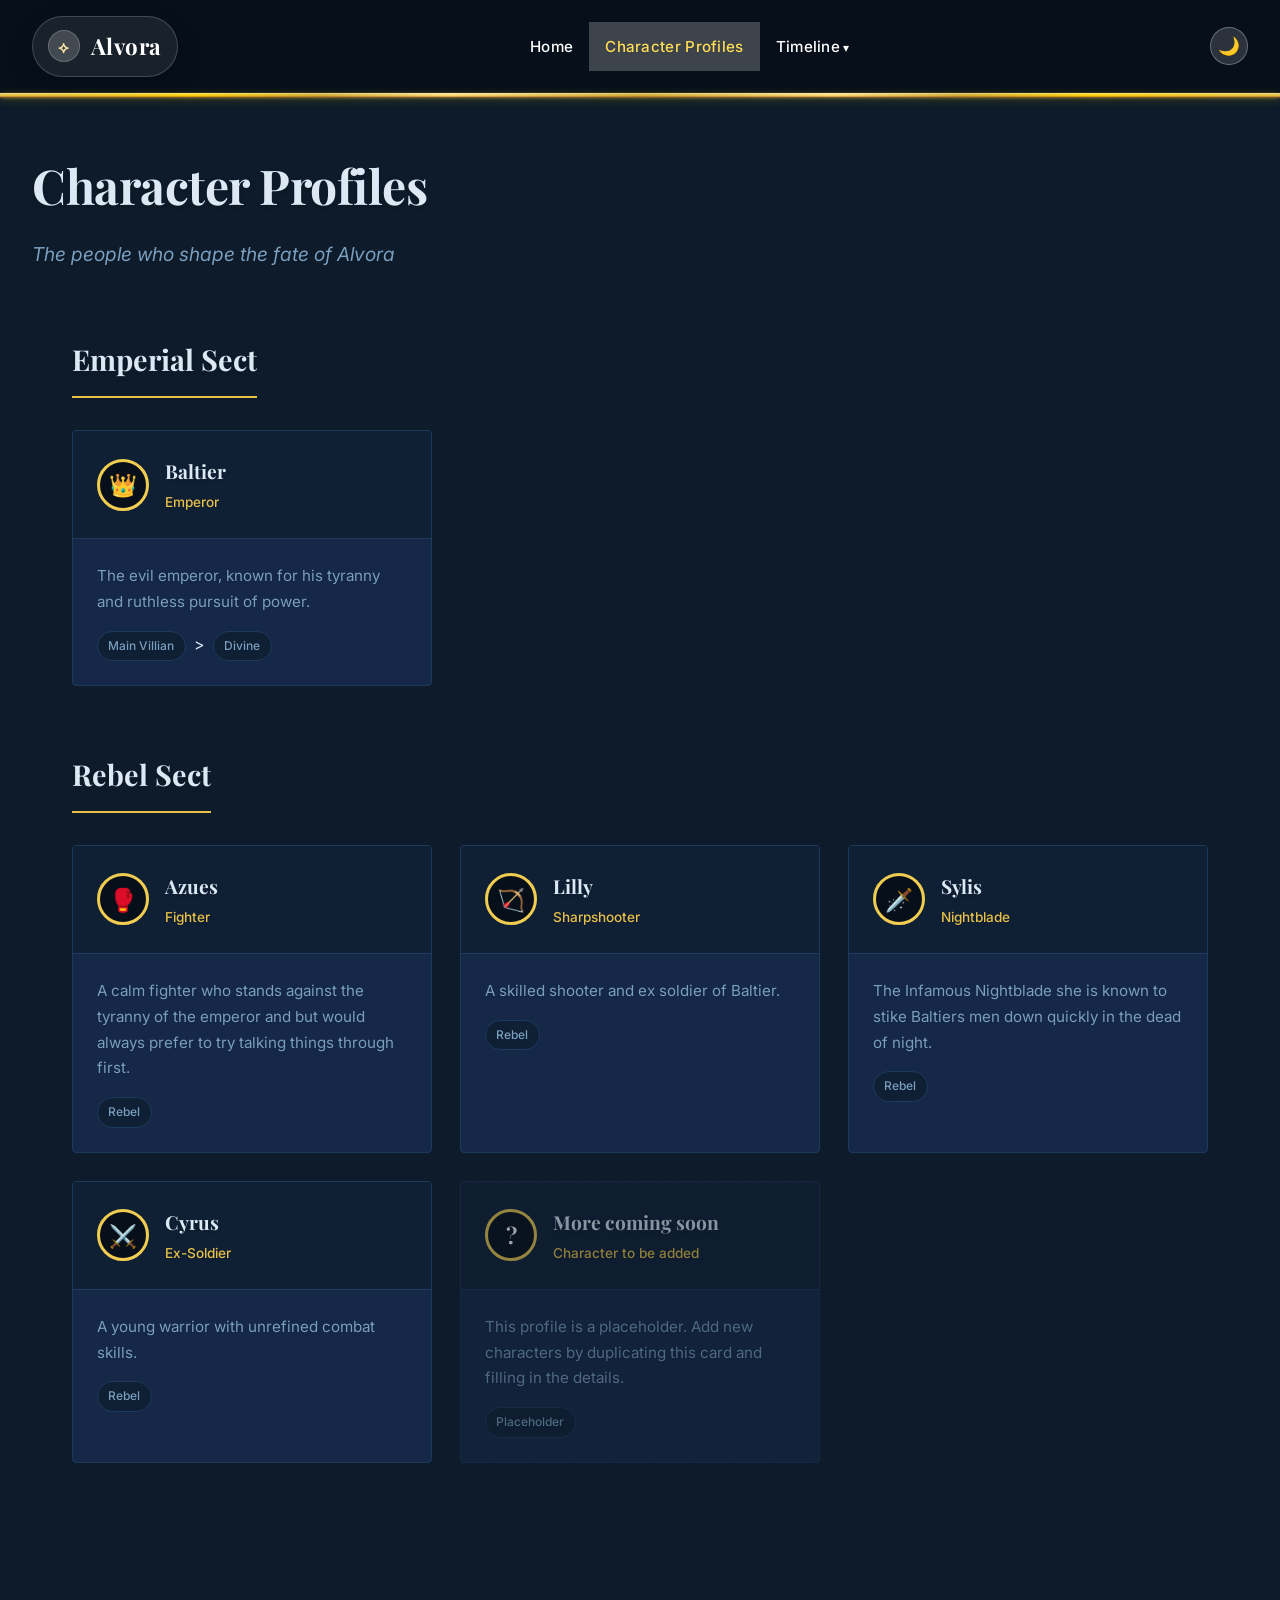
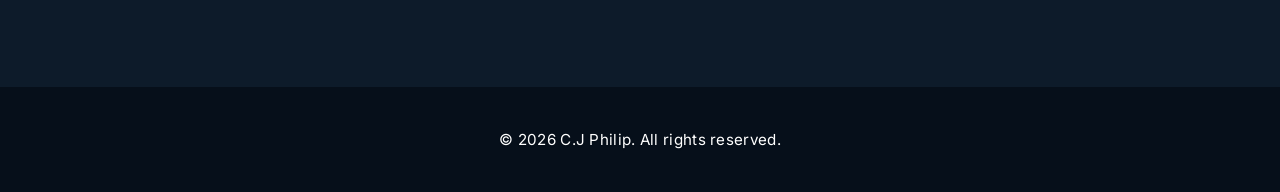
==== character-profiles.html @ f888a2a0 "Add files via upload" ====
<!DOCTYPE html>
<html lang="en">
<head>
    <meta charset="UTF-8">
    <meta name="viewport" content="width=device-width, initial-scale=1.0">
    <title>Character Profiles — Alvora</title>
    <link rel="icon" type="image/svg+xml" href="favicon.svg">
    <link rel="preconnect" href="https://fonts.googleapis.com">
    <link rel="preconnect" href="https://fonts.gstatic.com" crossorigin>
    <link href="https://fonts.googleapis.com/css2?family=Inter:wght@300;400;500;600;700&family=Playfair+Display:wght@400;600;700&display=swap" rel="stylesheet">
    <link rel="stylesheet" href="styles.css">
    <meta id="meta-theme-color" name="theme-color" content="#071025">
    <script src="theme.js" defer></script>
</head>
<body>
    <header>
        <nav>
            <a href="index.html" class="logo"><span>Alvora</span></a>
            <button class="hamburger-menu" aria-label="Toggle menu"
                onclick="this.classList.toggle('active');document.querySelector('.nav-links').classList.toggle('mobile-open');">
                <span></span><span></span><span></span>
            </button>
            <ul class="nav-links">
                <li><a href="index.html">Home</a></li>
                <li><a href="character-profiles.html">Character Profiles</a></li>
                <li class="dropdown">
                    <span class="dropdown-toggle" role="button" aria-haspopup="true" aria-expanded="false">Timeline</span>
                    <div class="dropdown-content">
                        <a href="Firearms.html">Firearms</a>
                        <a href="Sword.html">Sword</a>
                        <a href="Crossbow.html">Crossbow</a>
                    </div>
                </li>
            </ul>
            <button class="theme-toggle" id="theme-toggle" aria-label="Toggle theme" aria-pressed="false">🌙</button>
        </nav>
    </header>

    <div class="page-content-wrapper">
        <div class="page-hero">
            <h1>Character Profiles</h1>
            <p class="subtitle">The people who shape the fate of Alvora</p>
        </div>

        <section class="profiles-section fade-in-section">
            <div class="age-group">
                <h2 class="age-label">Emperial Sect</h2>
                <div class="profiles-grid">

                    <div class="profile-card">
                        <div class="profile-header">
                            <div class="profile-avatar">👑</div>
                            <div class="profile-meta">
                                <h3 class="profile-name">Baltier</h3>
                                <p class="profile-role">Emperor</p>
                            </div>
                        </div>
                        <div class="profile-body">
                            <p class="profile-desc">The evil emperor, known for his tyranny and ruthless pursuit of power.</p>
                            <div class="profile-tags">
                                <span class="tag">Main Villian</span>>
                                <span class="tag">Divine</span>
                            </div>
                        </div>
                    </div>
                    
                </div>
            </div>
            <div class="age-group">
                <h2 class="age-label">Rebel Sect</h2>
                <div class="profiles-grid">

                    <div class="profile-card">
                        <div class="profile-header">
                            <div class="profile-avatar">🥊</div>
                            <div class="profile-meta">
                                <h3 class="profile-name">Azues</h3>
                                <p class="profile-role">Fighter</p>
                            </div>
                        </div>
                        <div class="profile-body">
                            <p class="profile-desc">A calm fighter who stands against the tyranny of the emperor and but would always prefer to try talking things through first.</p>
                            <div class="profile-tags">
                                <span class="tag">Rebel</span>
                            </div>
                        </div>
                    </div>

                    <div class="profile-card">
                        <div class="profile-header">
                            <div class="profile-avatar">🏹</div>
                            <div class="profile-meta">
                                <h3 class="profile-name">Lilly</h3>
                                <p class="profile-role">Sharpshooter</p>
                            </div>
                        </div>
                        <div class="profile-body">
                            <p class="profile-desc">A skilled shooter and ex soldier of Baltier.</p>
                            <div class="profile-tags">
                                <span class="tag">Rebel</span>
                            </div>
                        </div>
                    </div>

                    <div class="profile-card">
                        <div class="profile-header">
                            <div class="profile-avatar">🗡️</div>
                            <div class="profile-meta">
                                <h3 class="profile-name">Sylis</h3>
                                <p class="profile-role">Nightblade</p>
                            </div>
                        </div>
                        <div class="profile-body">
                            <p class="profile-desc">The Infamous Nightblade she is known to stike Baltiers men down quickly in the dead of night.</p>
                            <div class="profile-tags">
                                <span class="tag">Rebel</span>
                            </div>
                        </div>
                    </div>

                    <div class="profile-card">
                        <div class="profile-header">
                            <div class="profile-avatar">⚔️</div>
                            <div class="profile-meta">
                                <h3 class="profile-name">Cyrus</h3>
                                <p class="profile-role">Ex-Soldier</p>
                            </div>
                        </div>
                        <div class="profile-body">
                            <p class="profile-desc">A young warrior with unrefined combat skills.</p>
                            <div class="profile-tags">
                                <span class="tag">Rebel</span>
                            </div>
                        </div>
                    </div>

                
                    <div class="profile-card profile-placeholder">
                        <div class="profile-header">
                            <div class="profile-avatar">?</div>
                            <div class="profile-meta">
                                <h3 class="profile-name">More coming soon</h3>
                                <p class="profile-role">Character to be added</p>
                            </div>
                        </div>
                        <div class="profile-body">
                            <p class="profile-desc">This profile is a placeholder. Add new characters by duplicating this card and filling in the details.</p>
                            <div class="profile-tags">
                                <span class="tag">Placeholder</span>
                            </div>
                        </div>
                    </div>

                </div>
            </div>
        </section>
    </div>

    <footer><p>© 2026 C.J Philip. All rights reserved.</p></footer>

    <script src="scroll-animations.js"></script>

    <style>
        .profiles-section { max-width: 1200px; margin: 0 auto; padding: 2rem 2rem 5rem; }
        .age-group { margin-bottom: 4rem; }
        .age-label {
            font-family: 'Playfair Display', 'Georgia', serif;
            font-size: 1.8rem; font-weight: 700;
            color: var(--dark-text); margin-bottom: 2rem;
            padding-bottom: 0.75rem;
            border-bottom: 2px solid var(--accent); display: inline-block;
        }
        .profiles-grid { display: grid; grid-template-columns: repeat(auto-fill, minmax(300px, 1fr)); gap: 1.75rem; }
        .profile-card { background: var(--surface); border: 1px solid var(--border); border-radius: 4px; overflow: hidden; transition: all 0.3s ease; }
        .profile-card:hover { border-color: var(--accent); box-shadow: 0 8px 24px rgba(0,0,0,0.1); transform: translateY(-2px); }
        .profile-placeholder { opacity: 0.6; border-style: dashed; }
        .profile-header { display: flex; align-items: center; gap: 1rem; padding: 1.5rem; background: var(--cream); border-bottom: 1px solid var(--border); }
        .profile-avatar {
            width: 52px; height: 52px; border-radius: 50%;
            background: var(--primary); color: white;
            font-family: 'Playfair Display', serif; font-size: 1.4rem; font-weight: 700;
            display: flex; align-items: center; justify-content: center;
            flex-shrink: 0; border: 3px solid var(--gold);
        }
        .profile-name { font-family: 'Playfair Display', 'Georgia', serif; font-size: 1.2rem; font-weight: 700; color: var(--dark-text); margin: 0 0 0.2rem; }
        .profile-role { font-size: 0.85rem; color: var(--accent); font-weight: 500; margin: 0; }
        .profile-body { padding: 1.5rem; }
        .profile-desc { color: var(--gray); font-size: 0.95rem; line-height: 1.7; margin-bottom: 1rem; }
        .profile-tags { display: flex; flex-wrap: wrap; gap: 0.5rem; }
        .tag { background: var(--cream); border: 1px solid var(--border); color: var(--gray); font-size: 0.75rem; font-weight: 500; padding: 0.25rem 0.65rem; border-radius: 999px; }
        @media (max-width: 768px) {
            .profiles-section { padding: 1.5rem 1.5rem 3rem; }
            .profiles-grid { grid-template-columns: 1fr; }
            .age-label { font-size: 1.5rem; }
        }
    </style>
</body>
</html>
---- styles.css ----
* {
    margin: 0;
    padding: 0;
    box-sizing: border-box;
}

:root {
    --primary: #8b0000;
    --accent: #c41e3a;
    --light: #fff2d9;
    --cream: #f5ead3;
    --surface: #ffffff;
    --gold: #d4af37;
    --gray: #5a5a5a;
    --border: #d4cfc4;
    --dark-text: #1a1a1a;
    --base-text-size: 16px;
    --transition-speed: 0.8s;
    --header-bg: #8b0000;
    --footer-bg: #8b0000;
}

/* ── Dark mode: auto (system) ───────────────────────────── */
@media (prefers-color-scheme: dark) {
    :root:not([data-theme="light"]) {
        --primary:   #060f1a;
        --accent:    #e8c048;
        --light:     #0d1b2a;
        --cream:     #0f2035;
        --surface:   #152847;
        --gold:      #f0cc50;
        --gray:      #7a9ebe;
        --border:    #1d3a5c;
        --dark-text: #dde8f5;
        --header-bg: #060f1a;
        --footer-bg: #060f1a;
    }
}

/* ── Dark mode: manual override ─────────────────────────── */
[data-theme="dark"] {
    --primary:   #060f1a;
    --accent:    #e8c048;
    --light:     #0d1b2a;
    --cream:     #0f2035;
    --surface:   #152847;
    --gold:      #f0cc50;
    --gray:      #7a9ebe;
    --border:    #1d3a5c;
    --dark-text: #dde8f5;
    --header-bg: #060f1a;
    --footer-bg: #060f1a;
}

/* ── Light mode: manual override ────────────────────────── */
[data-theme="light"] {
    --primary:   #8b0000;
    --accent:    #c41e3a;
    --light:     #fff2d9;
    --cream:     #f5ead3;
    --surface:   #ffffff;
    --gold:      #d4af37;
    --gray:      #5a5a5a;
    --border:    #d4cfc4;
    --dark-text: #1a1a1a;
    --header-bg: #8b0000;
    --footer-bg: #8b0000;
}

body {
    font-family: 'Inter', -apple-system, BlinkMacSystemFont, 'Segoe UI', 'Helvetica Neue', Arial, sans-serif;
    background: var(--light);
    font-size: var(--base-text-size);
    color: var(--dark-text);
    line-height: 1.7;
    overflow-x: hidden;
    font-weight: 400;
    transition: background 0.3s ease, color 0.3s ease;
}

/* Subtle text shadow for all text */
h1, h2, h3, h4, h5, h6, p, a, span, li {
    text-shadow: 0 1px 2px rgba(0, 0, 0, 0.1);
}

/* Stronger shadow for headings */
h1, h2, h3 {
    text-shadow: 0 2px 4px rgba(0, 0, 0, 0.15);
}

/* Hide scrollbar but keep scroll functionality */
html {
    scrollbar-width: none; /* Firefox */
    -ms-overflow-style: none; /* IE and Edge */
}

html::-webkit-scrollbar {
    display: none; /* Chrome, Safari, Opera */
}

body {
    scrollbar-width: none; /* Firefox */
    -ms-overflow-style: none; /* IE and Edge */
}

body::-webkit-scrollbar {
    display: none; /* Chrome, Safari, Opera */
}

/* Page load fade-in (not header) */
.page-content-wrapper {
    opacity: 0;
    animation: pageLoad 0.8s ease-in-out forwards;
}

@keyframes pageLoad {
    to {
        opacity: 1;
    }
}

/* Header stays visible */
header {
    opacity: 1 !important;
    animation: none !important;
}

/* Scroll fade-in animations */
.fade-in-section {
    opacity: 0;
    transform: translateY(30px);
    transition: opacity 0.9s ease-out, transform 0.9s ease-out;
}

.fade-in-section.is-visible {
    opacity: 1;
    transform: translateY(0);
}

/* Stagger animation delays for multiple items */
.fade-in-section:nth-child(1) { transition-delay: 0.1s; }
.fade-in-section:nth-child(2) { transition-delay: 0.2s; }
.fade-in-section:nth-child(3) { transition-delay: 0.3s; }
.fade-in-section:nth-child(4) { transition-delay: 0.4s; }
.fade-in-section:nth-child(5) { transition-delay: 0.5s; }
.fade-in-section:nth-child(6) { transition-delay: 0.6s; }

/* Header */
header {
    background: var(--header-bg);
    color: white;
    padding: 1rem 2rem;
    position: sticky;
    top: 0;
    z-index: 1000;
    box-shadow: 0 2px 12px rgba(0,0,0,0.15);
    border-bottom: 4px solid var(--gold);
    transition: background 0.3s ease;
}

header::after {
    content: '';
    position: absolute;
    bottom: -4px;
    left: 0;
    right: 0;
    height: 4px;
    background: linear-gradient(
        to right,
        rgba(212, 175, 55, 0.3) 0%,
        rgba(255, 215, 0, 0.8) 15%,
        rgba(212, 175, 55, 1) 25%,
        rgba(255, 223, 128, 0.9) 35%,
        rgba(212, 175, 55, 1) 50%,
        rgba(255, 223, 128, 0.9) 65%,
        rgba(212, 175, 55, 1) 75%,
        rgba(255, 215, 0, 0.8) 85%,
        rgba(212, 175, 55, 0.3) 100%
    );
    box-shadow: 
        0 1px 3px rgba(212, 175, 55, 0.6),
        0 2px 8px rgba(255, 215, 0, 0.3),
        inset 0 1px 1px rgba(255, 255, 255, 0.4),
        inset 0 -1px 1px rgba(139, 0, 0, 0.3);
}

nav {
    max-width: 1400px;
    margin: 0 auto;
    display: flex;
    justify-content: space-between;
    align-items: center;
}

.logo {
    display: inline-flex;
    align-items: center;
    gap: 0.65rem;
    padding: 0.65rem 0.95rem;
    border-radius: 999px;
    font-family: 'Playfair Display', 'Georgia', serif;
    font-size: 1.4rem;
    font-weight: 700;
    color: white;
    text-decoration: none;
    letter-spacing: 0.5px;
    background: rgba(255, 255, 255, 0.08);
    border: 1px solid rgba(255, 255, 255, 0.18);
    box-shadow: 0 10px 30px rgba(0, 0, 0, 0.15);
    transition: transform 0.25s ease, background 0.25s ease, border-color 0.25s ease;
}

.logo::before {
    content: '⟡';
    display: inline-flex;
    align-items: center;
    justify-content: center;
    width: 2rem;
    height: 2rem;
    border-radius: 50%;
    background: rgba(255, 255, 255, 0.18);
    color: #fce8a4;
    font-size: 1rem;
    box-shadow: inset 0 0 0 1px rgba(255, 255, 255, 0.2);
}

.logo:hover {
    transform: translateY(-2px);
    background: rgba(255, 255, 255, 0.14);
    border-color: rgba(255, 255, 255, 0.28);
}

/* Hamburger Menu Button */
.hamburger-menu {
    display: none;
    flex-direction: column;
    gap: 6px;
    background: none;
    border: none;
    cursor: pointer;
    padding: 0.5rem;
    z-index: 1001;
}

.hamburger-menu span {
    width: 25px;
    height: 3px;
    background: white;
    border-radius: 2px;
    transition: all 0.5s ease-in-out;
}

.hamburger-menu.active span:nth-child(1) {
    transform: rotate(45deg) translate(10px, 10px);
}

.hamburger-menu.active span:nth-child(2) {
    opacity: 0;
}

.hamburger-menu.active span:nth-child(3) {
    transform: rotate(-45deg) translate(7px, -7px);
}

.nav-links {
    display: flex;
    gap: 0;
    list-style: none;
    align-items: center;
}

.nav-links li {
    position: relative;
}

.nav-links a, .nav-links .dropdown-toggle {
    color: white;
    text-decoration: none;
    font-weight: 500;
    font-size: 0.95rem;
    padding: 0.75rem 1rem;
    display: block;
    transition: all 0.8s ease-in-out;
    cursor: pointer;
    background: none;
    border: none;
    font-family: inherit;
    letter-spacing: 0.3px;
}

.nav-links a:hover, .nav-links .dropdown-toggle:hover {
    background: rgba(255,255,255,0.15);
}

.nav-links a.active,
.dropdown-content a.active,
.dropdown-toggle.active {
    background: rgba(255, 255, 255, 0.22);
    color: #ffdd57;
}

:root[data-theme="light"] .nav-links a.active,
:root[data-theme="light"] .dropdown-content a.active,
:root[data-theme="light"] .dropdown-toggle.active {
    color: var(--dark-text);
    background: rgba(255, 255, 255, 0.32);
}

.dropdown.open .dropdown-content {
    display: block;
}

/* Dropdown */
.dropdown {
    position: relative;
}

.dropdown-content {
    display: none;
    position: absolute;
    top: 100%;
    right: 0;
    left: auto;
    background: var(--light);
    min-width: 220px;
    box-shadow: 0 8px 24px rgba(0,0,0,0.2);
    z-index: 1001;
    border: 2px solid var(--accent);
    border-radius: 4px;
}

.dropdown:hover .dropdown-content {
    display: block;
}

.dropdown-content a {
    color: var(--dark-text);
    padding: 1rem 1.5rem;
    display: block;
    white-space: nowrap;
    transition: all 0.8s ease-in-out;
    border-bottom: 1px solid var(--border);
}

.dropdown-content a:hover {
    background: var(--cream);
    color: var(--accent);
}

.dropdown-content a:last-child {
    border-bottom: none;
}

.dropdown-toggle::after {
    content: ' ▾';
    font-size: 0.8em;
}

/* Page Hero */
.page-hero {
    max-width: 1400px;
    margin: 0 auto;
    padding: 3rem 2rem 2rem;
}

.page-hero h1 {
    font-family: 'Playfair Display', 'Georgia', serif;
    font-size: 3rem;
    font-weight: 700;
    margin-bottom: 0.75rem;
    color: var(--dark-text);
    letter-spacing: -0.5px;
}

.page-hero .subtitle {
    font-size: 1.2rem;
    color: var(--gray);
    font-style: italic;
}

/* Home Page Hero */
.hero {
    max-width: 1400px;
    margin: 0 auto;
    padding: 5rem 2rem 4rem;
    display: flex;
    flex-direction: column;
    align-items: center;
    text-align: center;
}

.hero-avatar {
    width: 200px;
    height: 200px;
    border-radius: 50%;
    margin-bottom: 2rem;
    box-shadow: 0 8px 24px rgba(0,0,0,0.15);
    border: 4px solid var(--gold);
}

.hero-content h1 {
    font-family: 'Playfair Display', 'Georgia', serif;
    font-size: 5.5rem;
    font-weight: 700;
    line-height: 0.95;
    margin-bottom: 1.5rem;
    letter-spacing: -2px;
    color: var(--dark-text);
}

.hero-content .initials {
    color: var(--accent);
}

.hero-content .tagline {
    font-size: 1.4rem;
    color: var(--gray);
    margin-bottom: 2.5rem;
    font-weight: 300;
    font-style: italic;
    letter-spacing: 0.3px;
}

.hero-content .description {
    font-size: 1.15rem;
    margin-bottom: 2.5rem;
    line-height: 1.9;
    color: var(--dark-text);
}

.social-links {
    display: flex;
    gap: 1rem;
    justify-content: center;
}

.social-links a {
    padding: 0.85rem 2rem;
    background: var(--primary);
    color: white;
    text-decoration: none;
    font-weight: 400;
    transition: all 0.8s ease-in-out;
    border: 2px solid var(--primary);
    border-radius: 2px;
    font-size: 0.95rem;
    letter-spacing: 0.5px;
    box-shadow: 0 2px 8px rgba(139, 0, 0, 0.3);
}

.social-links a:hover {
    background: var(--accent);
    border-color: var(--accent);
    transform: translateY(-2px);
    box-shadow: 0 4px 12px rgba(196, 30, 58, 0.4);
}

.hero-visual {
    display: none;
}

.visual-box {
    position: absolute;
    background: var(--primary);
    box-shadow: 0 8px 24px rgba(139, 0, 0, 0.4);
    position: relative;
    overflow: hidden;
}

.visual-box::before {
    content: '';
    position: absolute;
    top: 0;
    left: 0;
    right: 0;
    bottom: 0;
    background-image: 
        repeating-linear-gradient(
            45deg,
            transparent,
            transparent 10px,
            rgba(255, 255, 255, 0.03) 10px,
            rgba(255, 255, 255, 0.03) 20px
        ),
        repeating-linear-gradient(
            -45deg,
            transparent,
            transparent 10px,
            rgba(0, 0, 0, 0.03) 10px,
            rgba(0, 0, 0, 0.03) 20px
        );
    mix-blend-mode: overlay;
}

.visual-box::after {
    content: '';
    position: absolute;
    top: 0;
    left: 0;
    right: 0;
    bottom: 0;
    background: radial-gradient(
        circle at 30% 30%,
        rgba(255, 255, 255, 0.15) 0%,
        transparent 50%
    );
}

.visual-box:nth-child(1) {
    width: 250px;
    height: 250px;
    top: 30px;
    right: 100px;
    animation: float 6s ease-in-out infinite;
    opacity: 0.95;
    z-index: 1;
}

.visual-box:nth-child(2) {
    width: 180px;
    height: 180px;
    top: 100px;
    right: 300px;
    background: var(--accent);
    animation: float 8s ease-in-out infinite;
    opacity: 0.9;
    z-index: 2;
}

.visual-box:nth-child(3) {
    width: 140px;
    height: 140px;
    top: 200px;
    right: 180px;
    opacity: 0.85;
    animation: float 7s ease-in-out infinite;
    z-index: 3;
}

@keyframes float {
    0%, 100% { transform: translateY(0px) rotate(0deg); }
    50% { transform: translateY(-20px) rotate(2deg); }
}

/* Section Styling */
section {
    max-width: 1400px;
    margin: 0 auto;
    padding: 4rem 2rem;
}

.section-title {
    font-family: 'Playfair Display', 'Georgia', serif;
    font-size: 2.5rem;
    font-weight: 700;
    margin-bottom: 3rem;
    color: var(--dark-text);
    letter-spacing: -0.5px;
    text-align: center;
}

/* Featured Content Section */
.featured-content {
    background: var(--cream);
    border-top: 3px solid var(--accent);
    box-shadow: 0 2px 12px rgba(0,0,0,0.05);
}

.featured-grid {
    display: grid;
    grid-template-columns: repeat(auto-fit, minmax(250px, 1fr));
    gap: 2.5rem;
}

.feature-card {
    background: white;
    padding: 2.5rem;
    border-radius: 4px;
    border: 1px solid var(--border);
    text-decoration: none;
    color: var(--dark-text);
    transition: all 0.9s ease-in-out;
    text-align: center;
    box-shadow: 0 2px 8px rgba(0,0,0,0.05);
}

.feature-card:hover {
    border-color: var(--accent);
    transform: translateY(-8px);
    box-shadow: 0 12px 28px rgba(0,0,0,0.15);
    background: var(--light);
}

.feature-icon {
    font-size: 3.5rem;
    margin-bottom: 1.25rem;
}

.feature-card h3 {
    font-family: 'Playfair Display', 'Georgia', serif;
    font-size: 1.5rem;
    margin-bottom: 1rem;
    color: var(--dark-text);
    font-weight: 600;
    letter-spacing: 0.3px;
}

.feature-card p {
    font-size: 1rem;
    color: var(--gray);
    line-height: 1.7;
}

/* About Section */
.about-section {
    background: var(--cream);
    box-shadow: inset 0 2px 12px rgba(0,0,0,0.03);
}

.about-content {
    max-width: 850px;
    margin: 0 auto;
}

.about-content p {
    font-size: 1.15rem;
    line-height: 2;
    margin-bottom: 1.75rem;
    color: var(--dark-text);
}

.about-content p:first-child:first-letter {
    font-size: 2.5em;
    font-family: 'Playfair Display', 'Georgia', serif;
    float: left;
    line-height: 0.8;
    margin: 0.1em 0.1em 0 0;
    color: var(--accent);
}

/* Filter Buttons */
.filter-buttons {
    display: flex;
    gap: 12px;
    margin-bottom: 2.5rem;
    flex-wrap: wrap;
}

.filter-btn {
    padding: 0.65rem 1.75rem;
    border-radius: 2px;
    border: 1px solid var(--dark-text);
    background: white;
    cursor: pointer;
    font-weight: 400;
    font-size: 0.95rem;
    transition: all 0.8s ease-in-out;
    color: var(--dark-text);
    letter-spacing: 0.3px;
    box-shadow: 0 2px 4px rgba(0,0,0,0.05);
}

.filter-btn:hover {
    background: var(--dark-text);
    color: white;
    transform: translateY(-1px);
    box-shadow: 0 4px 8px rgba(0,0,0,0.15);
}

.filter-btn.active {
    background: var(--dark-text);
    color: white;
    box-shadow: 0 4px 8px rgba(0,0,0,0.15);
}

/* Content Grids */
.content-grid {
    display: grid;
    grid-template-columns: repeat(auto-fill, minmax(200px, 1fr));
    gap: 2.5rem;
}

.video-grid {
    display: grid;
    grid-template-columns: repeat(auto-fill, minmax(280px, 1fr));
    gap: 2rem;
}

/* Video Cards */
.video-card {
    background: white;
    border-radius: 4px;
    overflow: hidden;
    transition: all 0.8s ease-in-out;
    cursor: pointer;
    box-shadow: 0 2px 8px rgba(0,0,0,0.08);
}

.video-card:hover {
    transform: translateY(-6px);
    box-shadow: 0 12px 24px rgba(0,0,0,0.15);
}

.video-thumbnail {
    aspect-ratio: 16/9;
    background: #000;
    position: relative;
    overflow: hidden;
}

.video-thumbnail img {
    width: 100%;
    height: 100%;
    object-fit: cover;
    transition: transform 0.8s ease-in-out;
}

.video-card:hover .video-thumbnail img {
    transform: scale(1.05);
}

.video-info {
    padding: 1.25rem;
}

.video-title {
    font-weight: 600;
    font-size: 1rem;
    line-height: 1.5;
    margin-bottom: 0.65rem;
    display: -webkit-box;
    -webkit-line-clamp: 2;
    line-clamp: 2;
    -webkit-box-orient: vertical;
    overflow: hidden;
}

.video-meta {
    color: var(--gray);
    font-size: 0.9rem;
}

/* Film/Book Cards */
.film-card, .book-card {
    cursor: pointer;
    transition: transform 0.9s ease-in-out;
}

.film-card:hover, .book-card:hover {
    transform: translateY(-10px);
}

.film-card img, .book-card img {
    width: 100%;
    border-radius: 4px;
    box-shadow: 0 4px 16px rgba(0,0,0,0.2);
    transition: all 0.9s ease-in-out;
}

.film-card:hover img, .book-card:hover img {
    box-shadow: 0 12px 32px rgba(0,0,0,0.3);
}

.film-title, .book-title {
    margin-top: 1rem;
    font-weight: 600;
    text-align: center;
    font-size: 0.95rem;
    line-height: 1.4;
}

.film-rating, .book-rating {
    text-align: center;
    margin-top: 0.65rem;
    color: var(--accent);
    font-weight: bold;
    font-size: 1.1rem;
}

/* Channel Cards */
.channels-grid {
    display: grid;
    grid-template-columns: repeat(auto-fit, minmax(300px, 1fr));
    gap: 2.5rem;
    margin-bottom: 3rem;
}

.channel-card {
    background: white;
    padding: 3rem;
    border-radius: 4px;
    border: 3px solid var(--accent);
    text-align: center;
    transition: all 0.9s ease-in-out;
    box-shadow: 0 2px 12px rgba(0,0,0,0.08);
    position: relative;
    overflow: hidden;
    background-size: cover;
    background-position: center;
    scrollbar-width: none; /* Firefox */
    -ms-overflow-style: none; /* IE and Edge */
}

.channel-card::-webkit-scrollbar {
    display: none; /* Chrome, Safari, Opera */
}

/* Reviews channel - red castle background */
#channel-reviews {
    background-image: url('bg-castle.png');
}

/* Gaming channel - minecraft background */
#channel-gaming {
    background-image: url('bg-minecraft.jpg');
}

/* Darkening overlay for readability */
.channel-card::before {
    content: '';
    position: absolute;
    top: 0;
    left: 0;
    right: 0;
    bottom: 0;
    background: rgba(0, 0, 0, 0.5);
    z-index: 1;
    transition: all 0.9s ease-in-out;
}

.channel-card:hover::before {
    background: rgba(0, 0, 0, 0.4);
}

/* Gold outline above overlay */
.channel-card::after {
    content: '';
    position: absolute;
    top: 6px;
    left: 6px;
    right: 6px;
    bottom: 6px;
    border: 2px solid var(--gold);
    border-radius: 1px;
    z-index: 3;
    pointer-events: none;
}

/* Ensure content is above overlay */
.channel-card > * {
    position: relative;
    z-index: 2;
}

.channel-avatar {
    width: 120px;
    height: 120px;
    border-radius: 50%;
    margin-bottom: 1.5rem;
    box-shadow: 0 4px 12px rgba(0,0,0,0.15);
    border: 3px solid var(--accent);
    position: relative;
    z-index: 2;
}

.channel-card:hover {
    border-color: var(--accent);
    transform: translateY(-6px);
    box-shadow: 0 12px 28px rgba(0,0,0,0.15);
}

.channel-card h3 {
    font-family: 'Playfair Display', 'Georgia', serif;
    font-size: 1.75rem;
    margin-bottom: 0.5rem;
    font-weight: 600;
    color: white;
    text-shadow: 2px 2px 4px rgba(0,0,0,0.8);
}

.channel-card p {
    color: white !important;
    font-style: italic;
    margin-bottom: 1.5rem;
    text-shadow: 1px 1px 3px rgba(0,0,0,0.8);
}

.channel-btn {
    display: inline-block;
    padding: 0.85rem 2.5rem;
    background: #ff0000;
    color: white;
    text-decoration: none;
    border-radius: 2px;
    font-weight: 500;
    transition: all 0.8s ease-in-out;
    letter-spacing: 0.3px;
    box-shadow: 0 4px 12px rgba(255, 0, 0, 0.3);
}

.channel-btn:hover {
    background: #cc0000;
    transform: scale(1.05);
    box-shadow: 0 6px 16px rgba(204, 0, 0, 0.4);
}

/* Tabs */
.tabs {
    display: flex;
    gap: 12px;
    margin-bottom: 2.5rem;
}

.tab-btn {
    padding: 0.75rem 2rem;
    border-radius: 2px;
    border: 1px solid var(--dark-text);
    background: white;
    cursor: pointer;
    font-weight: 400;
    transition: all 0.8s ease-in-out;
    letter-spacing: 0.3px;
    box-shadow: 0 2px 4px rgba(0,0,0,0.05);
}

.tab-btn:hover {
    background: var(--dark-text);
    color: white;
    transform: translateY(-1px);
    box-shadow: 0 4px 8px rgba(0,0,0,0.15);
}

.tab-btn.active {
    background: var(--dark-text);
    color: white;
    box-shadow: 0 4px 8px rgba(0,0,0,0.15);
}

/* Full page embed */
.full-page-embed {
    position: fixed;
    top: 65px;
    left: 0;
    width: 100%;
    height: calc(100vh - 65px);
    border: none;
    background: white;
}

/* Footer */
footer {
    background: var(--footer-bg);
    color: white;
    text-align: center;
    padding: 2.5rem;
    margin-top: 5rem;
    font-size: 0.95rem;
    letter-spacing: 0.3px;
    transition: background 0.3s ease;
}

/* Settings Page Styles */
.settings-container {
    max-width: 900px;
    margin: 0 auto;
    padding: 3rem 2rem;
}

.settings-title {
    font-size: 3rem;
    color: var(--primary);
    margin-bottom: 0.5rem;
    font-family: 'Playfair Display', serif;
}

.settings-subtitle {
    color: #666;
    font-size: 1.2rem;
    margin-bottom: 3rem;
}

.settings-section {
    background: white;
    border-radius: 12px;
    padding: 2rem;
    margin-bottom: 2rem;
    box-shadow: 0 2px 12px rgba(0,0,0,0.08);
    border: 2px solid var(--accent);
}

.section-title {
    font-size: 1.5rem;
    color: var(--primary);
    margin-bottom: 1.5rem;
    padding-bottom: 0.75rem;
    border-bottom: 2px solid var(--gold);
    font-family: 'Playfair Display', serif;
}

.setting-item {
    display: flex;
    justify-content: space-between;
    align-items: center;
    padding: 1.5rem 0;
    border-bottom: 1px solid #f0f0f0;
}

.setting-item:last-child {
    border-bottom: none;
}

.setting-info {
    flex: 1;
}

.setting-info label {
    font-weight: 600;
    color: var(--primary);
    font-size: 1.1rem;
    display: block;
    margin-bottom: 0.25rem;
}

.setting-description {
    color: #666;
    font-size: 0.9rem;
    margin: 0;
}

.setting-control {
    margin-left: 2rem;
}

.setting-select {
    padding: 0.75rem 1.25rem;
    border: 2px solid var(--accent);
    border-radius: 8px;
    font-size: 1rem;
    background: white;
    color: var(--primary);
    cursor: pointer;
    transition: all 0.3s ease;
    min-width: 200px;
}

.setting-select:hover {
    border-color: var(--gold);
    box-shadow: 0 2px 8px rgba(0,0,0,0.1);
}

.setting-select:focus {
    outline: none;
    border-color: var(--gold);
    box-shadow: 0 0 0 3px rgba(212, 175, 55, 0.2);
}

/* Toggle Switch */
.toggle-switch {
    position: relative;
    display: inline-block;
    width: 60px;
    height: 34px;
}

.toggle-switch input {
    opacity: 0;
    width: 0;
    height: 0;
}

.toggle-slider {
    position: absolute;
    cursor: pointer;
    top: 0;
    left: 0;
    right: 0;
    bottom: 0;
    background-color: #ccc;
    transition: 0.4s;
    border-radius: 34px;
}

.toggle-slider:before {
    position: absolute;
    content: "";
    height: 26px;
    width: 26px;
    left: 4px;
    bottom: 4px;
    background-color: white;
    transition: 0.4s;
    border-radius: 50%;
}

.toggle-switch input:checked + .toggle-slider {
    background-color: var(--accent);
}

.toggle-switch input:checked + .toggle-slider:before {
    transform: translateX(26px);
}

.toggle-slider:hover {
    box-shadow: 0 2px 8px rgba(0,0,0,0.2);
}

/* Settings Actions */
.settings-actions {
    display: flex;
    gap: 1rem;
    justify-content: flex-end;
    margin-top: 2rem;
}

.btn-reset,
.btn-save {
    padding: 1rem 2.5rem;
    border: none;
    border-radius: 8px;
    font-size: 1.1rem;
    font-weight: 600;
    cursor: pointer;
    transition: all 0.3s ease;
}

.btn-reset {
    background: #f5f5f5;
    color: #666;
    border: 2px solid #ddd;
}

.btn-reset:hover {
    background: #e0e0e0;
    transform: translateY(-2px);
    box-shadow: 0 4px 12px rgba(0,0,0,0.1);
}

.btn-save {
    background: var(--accent);
    color: white;
    border: 2px solid var(--accent);
}

.btn-save:hover {
    background: var(--gold);
    border-color: var(--gold);
    color: var(--primary);
    transform: translateY(-2px);
    box-shadow: 0 4px 12px rgba(0,0,0,0.2);
}

/* Settings Note */
.settings-note {
    margin-top: 2rem;
    padding: 1.5rem;
    background: #f8f8f8;
    border-left: 4px solid var(--gold);
    border-radius: 8px;
}

.settings-note p {
    margin: 0;
    color: #666;
    font-size: 0.95rem;
}

/* Settings Notification */
.settings-notification {
    position: fixed;
    bottom: 2rem;
    right: 2rem;
    background: var(--accent);
    color: white;
    padding: 1rem 2rem;
    border-radius: 8px;
    box-shadow: 0 4px 20px rgba(0,0,0,0.3);
    font-weight: 600;
    z-index: 10000;
    opacity: 0;
    transform: translateY(20px);
    transition: all 0.3s ease;
}

.settings-notification.show {
    opacity: 1;
    transform: translateY(0);
}

/* Reduce Motion Class */
body.reduce-motion * {
    animation: none !important;
    transition-duration: 0s !important;
}

/* Responsive */
@media (max-width: 768px) {
    .setting-item {
        flex-direction: column;
        align-items: flex-start;
        gap: 1rem;
    }

    .setting-control {
        margin-left: 0;
        width: 100%;
    }

    .setting-select {
        width: 100%;
    }

    .settings-actions {
        flex-direction: column;
    }

    .btn-reset,
    .btn-save {
        width: 100%;
    }
}

/* Feedback Form Styles */
.feedback-container {
    max-width: 800px;
    margin: 0 auto;
    padding: 3rem 2rem;
}

.feedback-title {
    font-size: 3rem;
    color: var(--primary);
    margin-bottom: 0.5rem;
    font-family: 'Playfair Display', serif;
}

.feedback-subtitle {
    color: #666;
    font-size: 1.2rem;
    margin-bottom: 3rem;
}

.feedback-form {
    background: white;
    border-radius: 12px;
    padding: 2.5rem;
    box-shadow: 0 2px 12px rgba(0,0,0,0.08);
    border: 2px solid var(--accent);
}

.form-group {
    margin-bottom: 2rem;
}

.form-label {
    display: block;
    font-weight: 600;
    color: var(--primary);
    font-size: 1.1rem;
    margin-bottom: 0.75rem;
}

.required {
    color: var(--accent);
}

.optional {
    font-weight: 400;
    color: #999;
    font-size: 0.9rem;
}

.form-input,
.form-textarea {
    width: 100%;
    padding: 1rem 1.25rem;
    border: 2px solid #e0e0e0;
    border-radius: 8px;
    font-size: 1rem;
    font-family: 'Inter', sans-serif;
    transition: all 0.3s ease;
    background: #fafafa;
}

.form-input:focus,
.form-textarea:focus {
    outline: none;
    border-color: var(--gold);
    background: white;
    box-shadow: 0 0 0 3px rgba(212, 175, 55, 0.1);
}

.form-textarea {
    resize: vertical;
    min-height: 150px;
}

.form-actions {
    margin-top: 2rem;
}

.btn-submit {
    background: var(--accent);
    color: white;
    border: 2px solid var(--accent);
    padding: 1rem 3rem;
    border-radius: 8px;
    font-size: 1.1rem;
    font-weight: 600;
    cursor: pointer;
    transition: all 0.3s ease;
    width: 100%;
}

.btn-submit:hover {
    background: var(--gold);
    border-color: var(--gold);
    color: var(--primary);
    transform: translateY(-2px);
    box-shadow: 0 4px 12px rgba(0,0,0,0.2);
}

.form-status {
    margin-top: 1.5rem;
    display: none;
}

.status-loading,
.status-success,
.status-error {
    padding: 1rem 1.5rem;
    border-radius: 8px;
    font-weight: 500;
}

.status-loading {
    background: #fff3cd;
    color: #856404;
    border: 1px solid #ffeaa7;
}

.status-success {
    background: #d4edda;
    color: #155724;
    border: 1px solid #c3e6cb;
}

.status-error {
    background: #f8d7da;
    color: #721c24;
    border: 1px solid #f5c6cb;
}

.feedback-info {
    margin-top: 3rem;
    padding: 2rem;
    background: #f8f8f8;
    border-radius: 12px;
    border-left: 4px solid var(--gold);
}

.feedback-info h3 {
    color: var(--primary);
    margin-bottom: 1rem;
    font-size: 1.3rem;
}

.feedback-info p {
    margin-bottom: 0.75rem;
    color: #666;
}

.feedback-info a {
    color: var(--accent);
    text-decoration: none;
    font-weight: 600;
    transition: color 0.3s ease;
}

.feedback-info a:hover {
    color: var(--gold);
}

.privacy-note {
    font-size: 0.9rem;
    margin-top: 1rem;
    font-style: italic;
}

/* Responsive Feedback Form */
@media (max-width: 768px) {
    .feedback-container {
        padding: 2rem 1rem;
    }

    .feedback-title {
        font-size: 2.2rem;
    }

    .feedback-form {
        padding: 1.5rem;
    }

    .btn-submit {
        padding: 0.875rem 2rem;
    }
}

/* Responsive - Tablet & Small Desktop (768px - 968px) */
@media (max-width: 968px) {
    .hero {
        padding: 3rem 2rem;
    }
    
    .hero-content h1 {
        font-size: 3.5rem;
    }
    
    .featured-grid {
        grid-template-columns: 1fr;
    }
    
    .about-content p {
        font-size: 1.05rem;
    }
    
    .section-title {
        font-size: 2rem;
    }
    
    .logo {
        font-size: 1.3rem;
    }
    
    .content-grid {
        grid-template-columns: repeat(auto-fill, minmax(150px, 1fr));
        gap: 1.5rem;
    }
    
    .video-grid {
        grid-template-columns: 1fr;
    }
    
    .full-page-embed {
        top: 55px;
        height: calc(100vh - 55px);
    }
}

/* Responsive - Mobile Tablets (768px and below) */
@media (max-width: 768px) {
    /* Show hamburger menu */
    .hamburger-menu {
        display: flex;
    }
    
    nav {
        flex-wrap: wrap;
    }
    
    .nav-links {
        position: absolute;
        top: 65px;
        left: 0;
        right: 0;
        background: var(--primary);
        flex-direction: column;
        width: 100%;
        max-height: 0;
        overflow: hidden;
        transition: max-height 0.5s ease-in-out;
        border-bottom: 4px solid var(--gold);
        gap: 0;
    }
    
    .nav-links.active {
        max-height: 100vh;
        padding-bottom: 1rem;
    }
    
    .nav-links li {
        width: 100%;
        border-bottom: 1px solid rgba(255, 255, 255, 0.1);
    }
    
    .nav-links li:last-child {
        border-bottom: none;
    }
    
    .nav-links a, .nav-links .dropdown-toggle {
        padding: 1rem 2rem;
        font-size: 0.9rem;
    }
    
    .dropdown-content {
        position: static !important;
        display: none !important;
        background: rgba(0, 0, 0, 0.2) !important;
        border: none !important;
        border-radius: 0 !important;
        box-shadow: none !important;
        min-width: auto !important;
    }
    
    .dropdown.open .dropdown-content {
        display: block !important;
    }
    
    .dropdown-content a {
        color: rgba(255, 255, 255, 0.9) !important;
        border: none !important;
        padding: 0.75rem 3.5rem !important;
    }
    
    .dropdown-content a:hover {
        background: rgba(255, 255, 255, 0.15) !important;
    }
    
    .dropdown-toggle::after {
        float: right;
        margin-right: 1rem;
    }
    
    .logo {
        font-size: 1.2rem;
    }
    
    header {
        padding: 0.75rem 1rem;
    }
    
    nav {
        display: flex;
        justify-content: space-between;
        align-items: center;
    }
    
    .hero {
        padding: 2rem 1.5rem 1.5rem;
    }
    
    .hero-content h1 {
        font-size: 2.8rem;
        line-height: 1;
        margin-bottom: 1rem;
    }
    
    .hero-avatar {
        width: 150px;
        height: 150px;
        margin-bottom: 1.5rem;
    }
    
    .hero-content .tagline {
        font-size: 1rem;
        margin-bottom: 1.5rem;
    }
    
    .hero-content .description {
        font-size: 0.95rem;
        margin-bottom: 1.5rem;
    }
    
    .social-links {
        flex-wrap: wrap;
        gap: 0.75rem;
    }
    
    .social-links a {
        padding: 0.75rem 1.5rem;
        font-size: 0.85rem;
    }
    
    .about-section, .featured-content {
        padding: 2rem 1.5rem;
    }
    
    .section-title {
        font-size: 1.75rem;
        margin-bottom: 1.5rem;
    }
    
    .feature-card {
        padding: 1.75rem;
    }
    
    .feature-icon {
        font-size: 2.5rem;
        margin-bottom: 1rem;
    }
    
    footer {
        padding: 1.5rem;
        margin-top: 3rem;
    }
}

/* Responsive - Small Mobile (480px and below) */
@media (max-width: 480px) {
    .logo {
        font-size: 1rem;
    }
    
    .hamburger-menu span {
        width: 22px;
        height: 2.5px;
    }
    
    .hero {
        padding: 1.5rem 1rem;
    }
    
    .hero-content h1 {
        font-size: 2rem;
        margin-bottom: 0.75rem;
    }
    
    .hero-avatar {
        width: 120px;
        height: 120px;
        margin-bottom: 1rem;
    }
    
    .hero-content .tagline {
        font-size: 0.9rem;
        margin-bottom: 1.25rem;
    }
    
    .hero-content .description {
        font-size: 0.85rem;
        line-height: 1.6;
        margin-bottom: 1.25rem;
    }
    
    .social-links {
        gap: 0.5rem;
    }
    
    .social-links a {
        padding: 0.65rem 1.25rem;
        font-size: 0.75rem;
        flex: 1;
        min-width: 80px;
    }
    
    section {
        padding: 1.5rem 1rem;
    }
    
    .section-title {
        font-size: 1.5rem;
        margin-bottom: 1.25rem;
    }
    
    .about-content p {
        font-size: 0.95rem;
        line-height: 1.7;
        margin-bottom: 1rem;
    }
    
    .feature-card {
        padding: 1.25rem;
    }
    
    .feature-card h3 {
        font-size: 1.2rem;
        margin-bottom: 0.75rem;
    }
    
    .feature-card p {
        font-size: 0.9rem;
    }
    
    .feature-icon {
        font-size: 2rem;
        margin-bottom: 0.75rem;
    }
    
    footer {
        padding: 1rem;
        font-size: 0.85rem;
    }
    
    .nav-links a, .nav-links .dropdown-toggle {
        padding: 0.85rem 1.5rem;
        font-size: 0.85rem;
    }
    
    .dropdown-content a {
        padding: 0.65rem 3rem !important;
    }
}


/* Sidebar Toggle Button */
/* Sidebar Mode */
body.sidebar-mode header {
    position: fixed;
    top: 0;
    left: 0;
    width: 250px;
    height: 100vh;
    padding: 2rem 0;
    flex-direction: column;
    border-bottom: none;
    border-right: 4px solid var(--gold);
    z-index: 1000;
}

body.sidebar-mode nav {
    flex-direction: column;
    align-items: flex-start;
    height: 100%;
    padding: 0 1.5rem;
}

body.sidebar-mode .logo {
    margin-bottom: 3rem;
    font-size: 1.8rem;
}

body.sidebar-mode .nav-links {
    flex-direction: column;
    width: 100%;
    gap: 0;
}

body.sidebar-mode .nav-links > li {
    width: 100%;
    margin: 0;
}

body.sidebar-mode .nav-links > li > a,
body.sidebar-mode .dropdown-toggle {
    display: block;
    padding: 1rem 1.5rem;
    width: 100%;
    text-align: left;
    transition: all 0.3s ease;
    border-radius: 4px;
}

body.sidebar-mode .nav-links > li > a:hover,
body.sidebar-mode .dropdown-toggle:hover {
    background: rgba(255, 255, 255, 0.1);
    transform: translateX(5px);
}

body.sidebar-mode .dropdown-content {
    position: static;
    display: none;
    background: rgba(0, 0, 0, 0.2);
    border: none;
    border-radius: 4px;
    margin: 0.5rem 0;
    padding: 0.5rem 0;
}

body.sidebar-mode .dropdown.open .dropdown-content {
    display: block;
}

body.sidebar-mode .dropdown-content a {
    padding: 0.75rem 2.5rem;
}

body.sidebar-mode .dropdown-content a:hover {
    background: rgba(255, 255, 255, 0.1);
}

/* Adjust content when sidebar is active */
body.sidebar-mode .page-content-wrapper,
body.sidebar-mode .settings-container,
body.sidebar-mode .feedback-container {
    margin-left: 250px;
}

body.sidebar-mode .full-page-embed {
    left: 250px;
    width: calc(100% - 250px);
}

/* Settings Gear Icon */
.settings-icon {
    font-size: 2.2rem;
    display: inline-flex;
    align-items: center;
    justify-content: center;
}

body.sidebar-mode .settings-icon {
    font-size: 2rem;
}

/* Video Plans Icon */
.video-plans-icon {
    font-size: 2rem;
    display: inline-flex;
    align-items: center;
    justify-content: center;
    transition: transform 0.5s ease;
}

.video-plans-icon:hover {
    transform: scale(1.15);
}

body.sidebar-mode .video-plans-icon {
    font-size: 1.8rem;
}

/* Fix footer in sidebar mode */
body.sidebar-mode footer {
    margin-left: 250px;
}

body.sidebar-mode .page-content-wrapper {
    min-height: calc(100vh - 200px);
}

/* Sidebar Mode */
body.sidebar-mode header {
    position: fixed;
    top: 0;
    left: 0;
    width: 250px;
    height: 100vh;
    padding: 0;
    border-bottom: none;
    border-right: 4px solid var(--gold);
    overflow-y: auto;
    scrollbar-width: none;
    -ms-overflow-style: none;
}

body.sidebar-mode header::-webkit-scrollbar {
    display: none;
}

body.sidebar-mode nav {
    flex-direction: column;
    align-items: flex-start;
    padding: 2rem 1.5rem;
    height: 100%;
}

body.sidebar-mode .logo {
    margin-bottom: 3rem;
    font-size: 1.8rem;
}

body.sidebar-mode .nav-links {
    flex-direction: column;
    width: 100%;
    gap: 0;
}

body.sidebar-mode .nav-links li {
    width: 100%;
    margin: 0;
}

body.sidebar-mode .nav-links a,
body.sidebar-mode .dropdown-toggle {
    display: block;
    padding: 1rem 1.5rem;
    width: 100%;
    text-align: left;
    border-radius: 6px;
    transition: all 0.8s ease-in-out;
    color: white;
}

body.sidebar-mode .nav-links a:hover,
body.sidebar-mode .dropdown-toggle:hover {
    background: rgba(212, 175, 55, 0.2);
    transform: translateX(10px);
}

body.sidebar-mode .dropdown {
    position: relative;
}

body.sidebar-mode .dropdown-content {
    position: static;
    opacity: 1;
    visibility: visible;
    transform: none;
    background: rgba(0, 0, 0, 0.3);
    border: none;
    border-radius: 6px;
    margin-top: 0.5rem;
    margin-bottom: 0.5rem;
    max-height: 0;
    overflow: hidden;
    transition: max-height 0.8s ease-in-out, padding 0.8s ease-in-out;
    padding: 0 0.5rem;
}

body.sidebar-mode .dropdown:hover .dropdown-content {
    max-height: 500px;
    padding: 0.5rem;
}

body.sidebar-mode .dropdown-content a {
    padding: 0.75rem 1rem;
    margin: 0.25rem 0;
    color: white;
}

body.sidebar-mode .layout-toggle {
    margin-top: auto;
    margin-left: 0;
    width: 100%;
}

body.sidebar-mode .toggle-icon {
    transform: rotate(90deg);
}

/* Mobile - disable sidebar mode */
@media (max-width: 968px) {
    body.sidebar-mode {
        margin-left: 0;
    }
    
    body.sidebar-mode header {
        position: sticky;
        width: 100%;
        height: auto;
        border-right: none;
        border-bottom: 4px solid var(--gold);
    }
    
    body.sidebar-mode nav {
        flex-direction: row;
        padding: 1rem 2rem;
    }
    
    body.sidebar-mode .nav-links {
        flex-direction: row;
    }
    
    body.sidebar-mode .logo {
        margin-bottom: 0;
        font-size: 1.5rem;
    }
    
    body.sidebar-mode .layout-toggle {
        margin-top: 0;
        margin-left: auto;
        width: auto;
    }
    
    body.sidebar-mode .toggle-icon {
        transform: none;
    }
}
/* ── Theme Toggle Button ─────────────────────────────────── */
.theme-toggle {
    background: rgba(255, 255, 255, 0.15);
    border: 1px solid rgba(255, 255, 255, 0.3);
    border-radius: 999px;
    color: white;
    cursor: pointer;
    font-size: 1.1rem;
    width: 38px;
    height: 38px;
    display: flex;
    align-items: center;
    justify-content: center;
    margin-left: 0.5rem;
    transition: background 0.3s ease, transform 0.3s ease, border-color 0.3s ease;
    flex-shrink: 0;
}

.theme-toggle:hover {
    background: rgba(255, 255, 255, 0.28);
    border-color: var(--gold);
    transform: rotate(15deg) scale(1.1);
}

/* ── Dark mode surface overrides ─────────────────────────── */
[data-theme="dark"] .feature-card,
[data-theme="dark"] .profile-card,
[data-theme="dark"] .channel-card:not([style*="background-image"]) {
    background: var(--surface);
}

[data-theme="dark"] .featured-content,
[data-theme="dark"] .about-section {
    background: var(--cream);
}

[data-theme="dark"] .filter-btn,
[data-theme="dark"] .tab-btn {
    background: var(--surface);
    color: var(--dark-text);
    border-color: var(--border);
}

[data-theme="dark"] .filter-btn:hover,
[data-theme="dark"] .tab-btn:hover,
[data-theme="dark"] .filter-btn.active,
[data-theme="dark"] .tab-btn.active {
    background: var(--accent);
    color: var(--primary);
    border-color: var(--accent);
}

/* Auto dark mode surface overrides (mirrors manual) */
@media (prefers-color-scheme: dark) {
    :root:not([data-theme="light"]) .feature-card,
    :root:not([data-theme="light"]) .profile-card {
        background: var(--surface);
    }

    :root:not([data-theme="light"]) .featured-content,
    :root:not([data-theme="light"]) .about-section {
        background: var(--cream);
    }

    :root:not([data-theme="light"]) .filter-btn,
    :root:not([data-theme="light"]) .tab-btn {
        background: var(--surface);
        color: var(--dark-text);
        border-color: var(--border);
    }
}
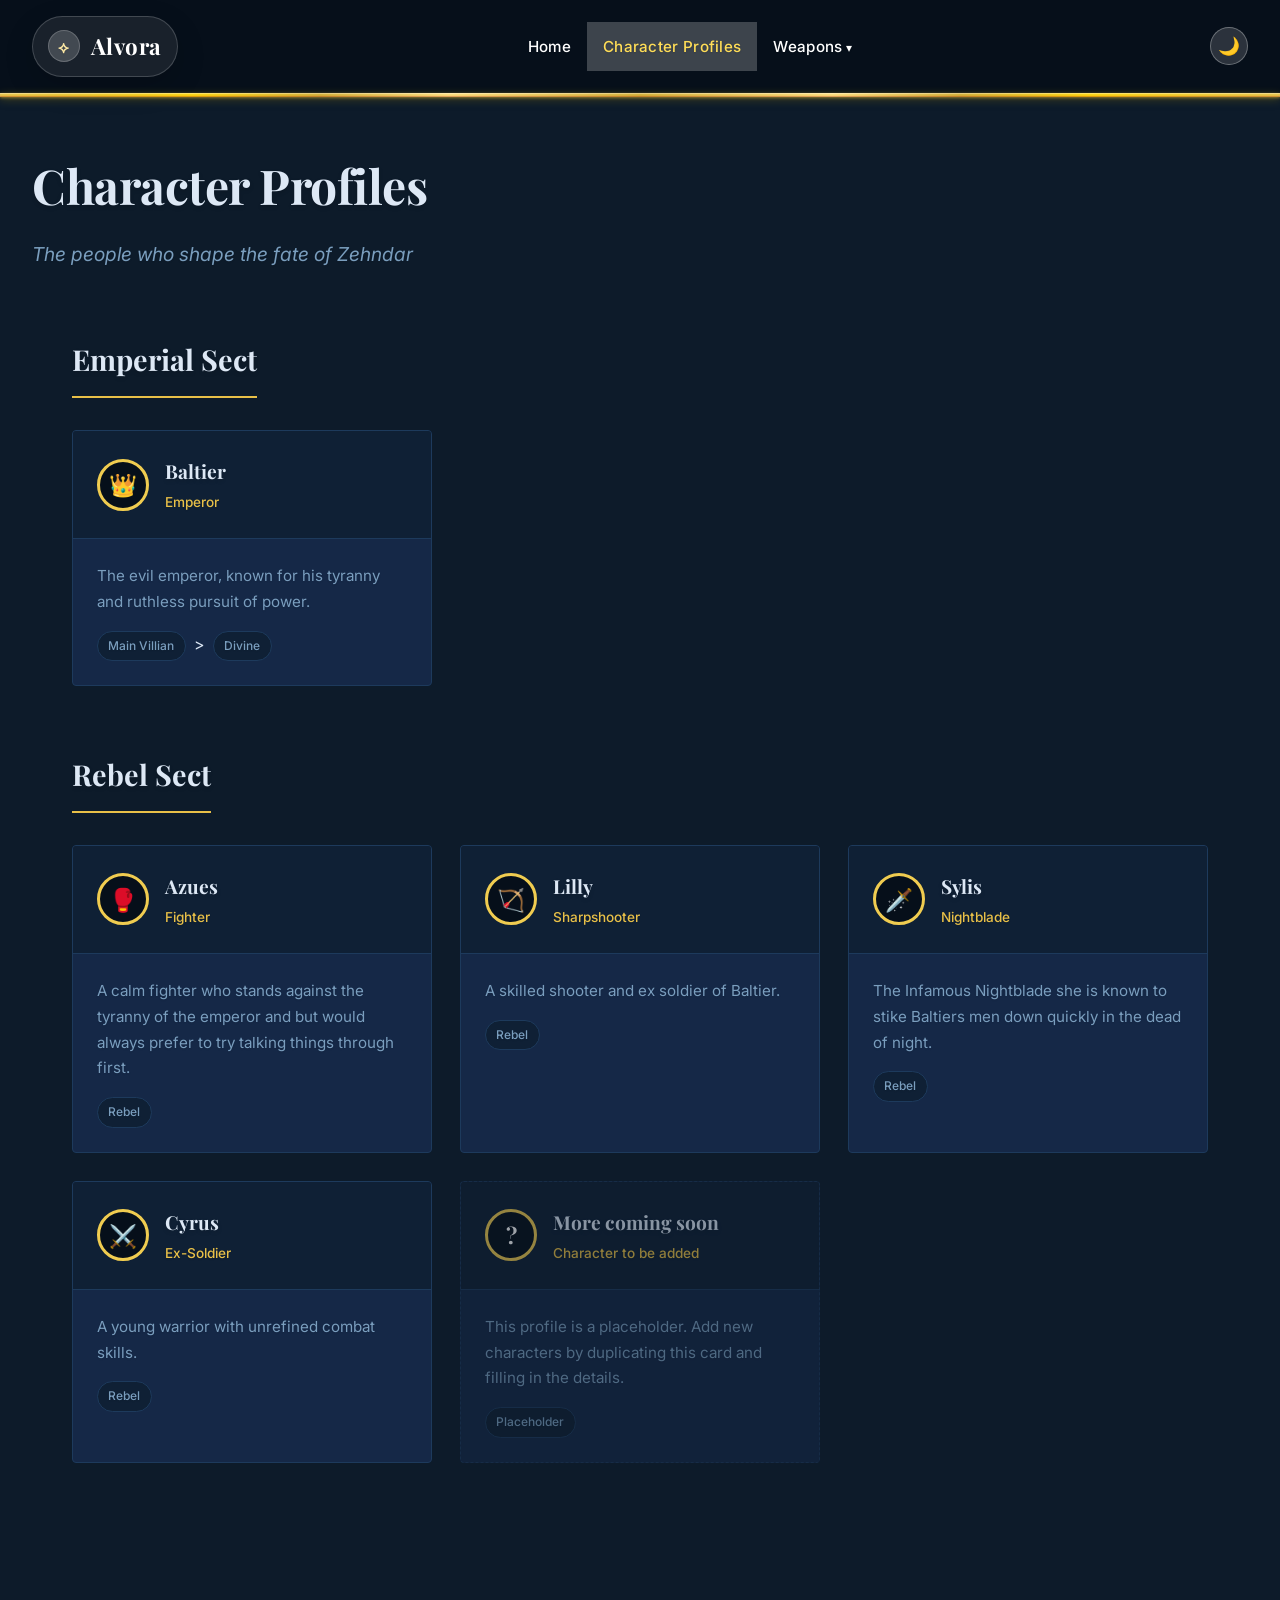
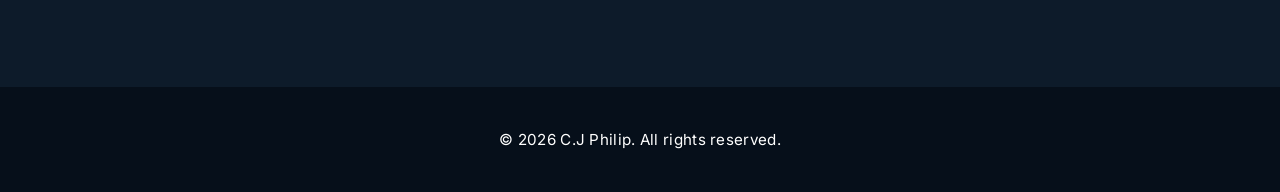
==== commit c562a182: "Update character-profiles.html" ====
--- a/character-profiles.html
+++ b/character-profiles.html
@@ -24,7 +24,7 @@
                 <li><a href="index.html">Home</a></li>
                 <li><a href="character-profiles.html">Character Profiles</a></li>
                 <li class="dropdown">
-                    <span class="dropdown-toggle" role="button" aria-haspopup="true" aria-expanded="false">Timeline</span>
+                    <span class="dropdown-toggle" role="button" aria-haspopup="true" aria-expanded="false">Weapons</span>
                     <div class="dropdown-content">
                         <a href="Firearms.html">Firearms</a>
                         <a href="Sword.html">Sword</a>
@@ -39,7 +39,7 @@
     <div class="page-content-wrapper">
         <div class="page-hero">
             <h1>Character Profiles</h1>
-            <p class="subtitle">The people who shape the fate of Alvora</p>
+            <p class="subtitle">The people who shape the fate of Zehndar</p>
         </div>
 
         <section class="profiles-section fade-in-section">
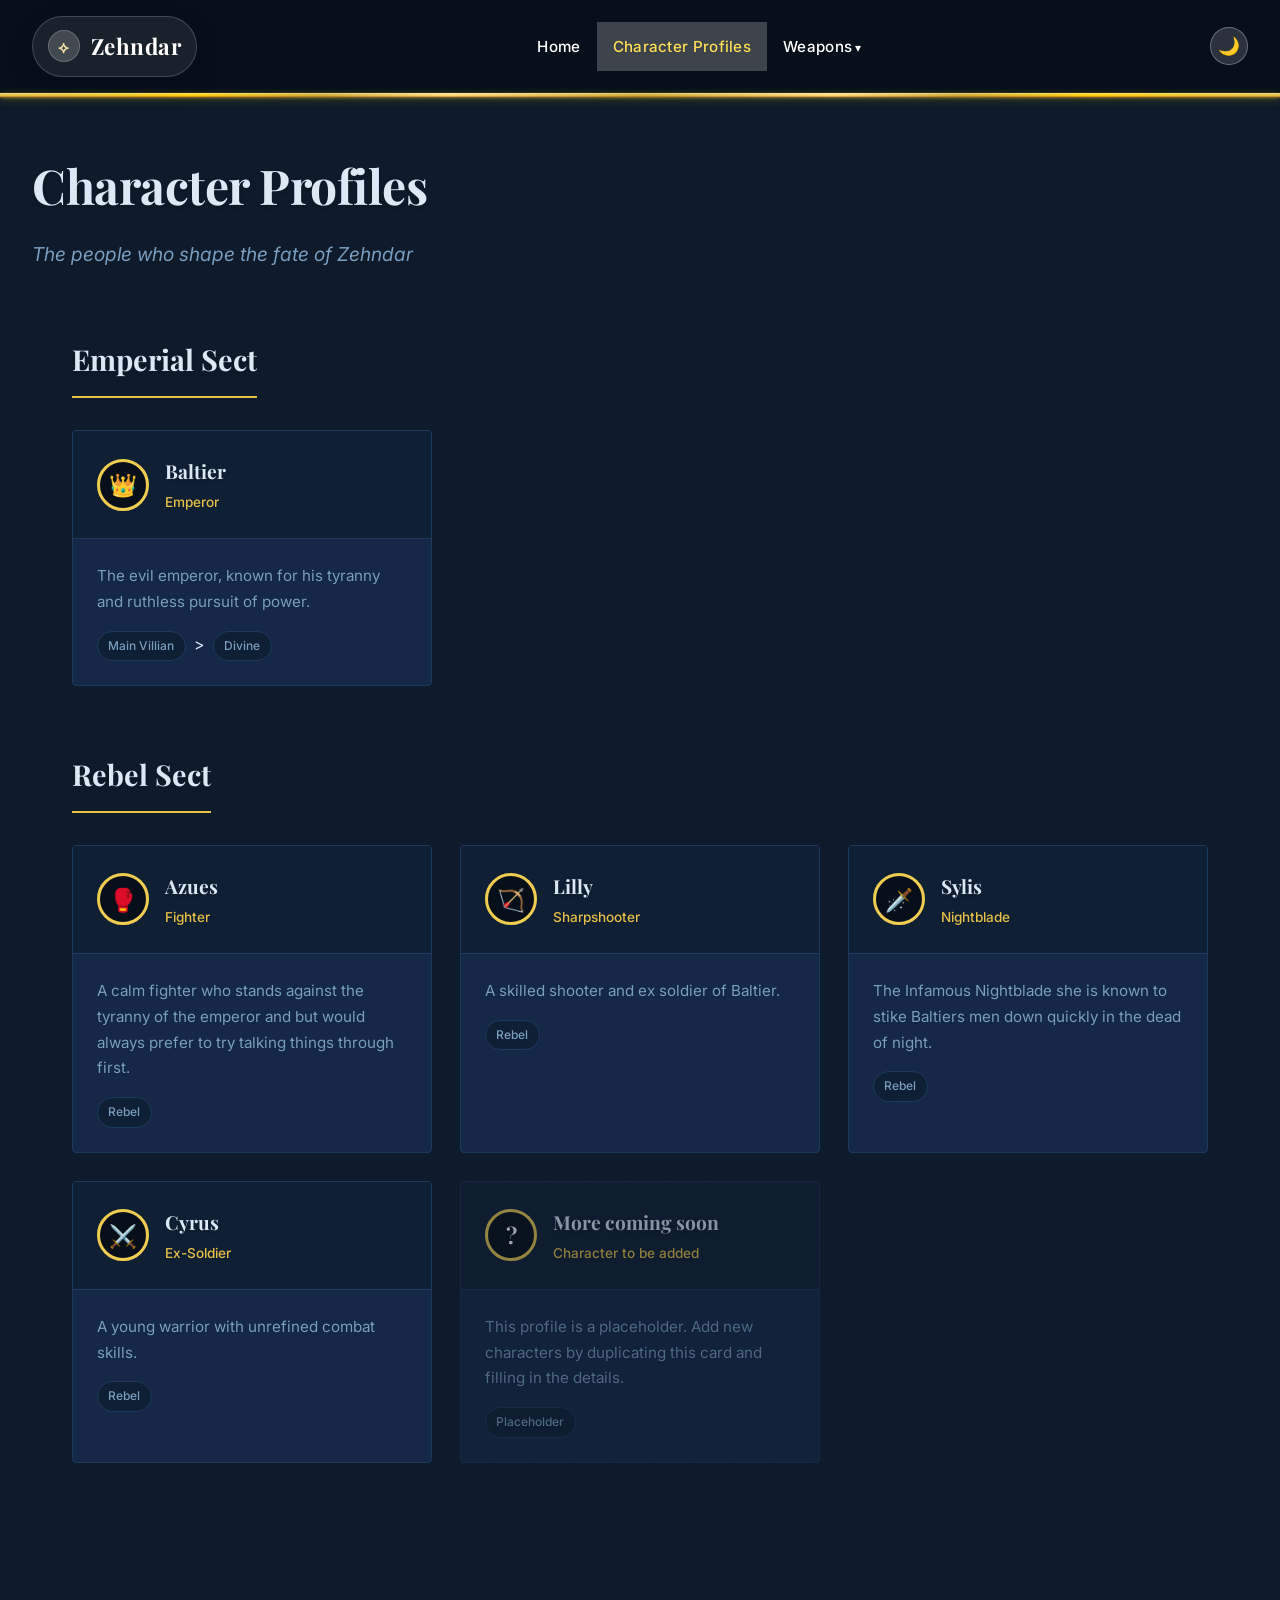
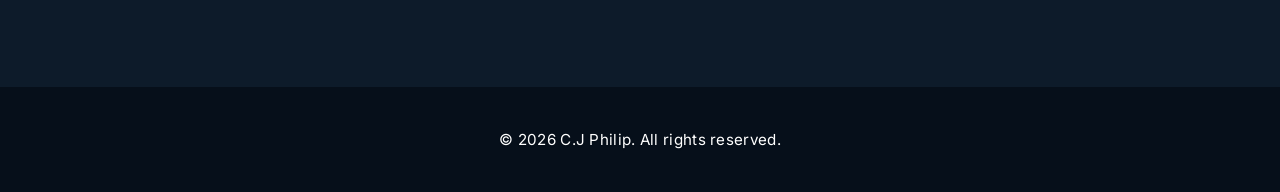
==== commit 147074d5: "Add files via upload" ====
--- a/character-profiles.html
+++ b/character-profiles.html
@@ -3,7 +3,7 @@
 <head>
     <meta charset="UTF-8">
     <meta name="viewport" content="width=device-width, initial-scale=1.0">
-    <title>Character Profiles — Alvora</title>
+    <title>Character Profiles — Zehndar</title>
     <link rel="icon" type="image/svg+xml" href="favicon.svg">
     <link rel="preconnect" href="https://fonts.googleapis.com">
     <link rel="preconnect" href="https://fonts.gstatic.com" crossorigin>
@@ -15,7 +15,7 @@
 <body>
     <header>
         <nav>
-            <a href="index.html" class="logo"><span>Alvora</span></a>
+            <a href="index.html" class="logo"><span>Zehndar</span></a>
             <button class="hamburger-menu" aria-label="Toggle menu"
                 onclick="this.classList.toggle('active');document.querySelector('.nav-links').classList.toggle('mobile-open');">
                 <span></span><span></span><span></span>
